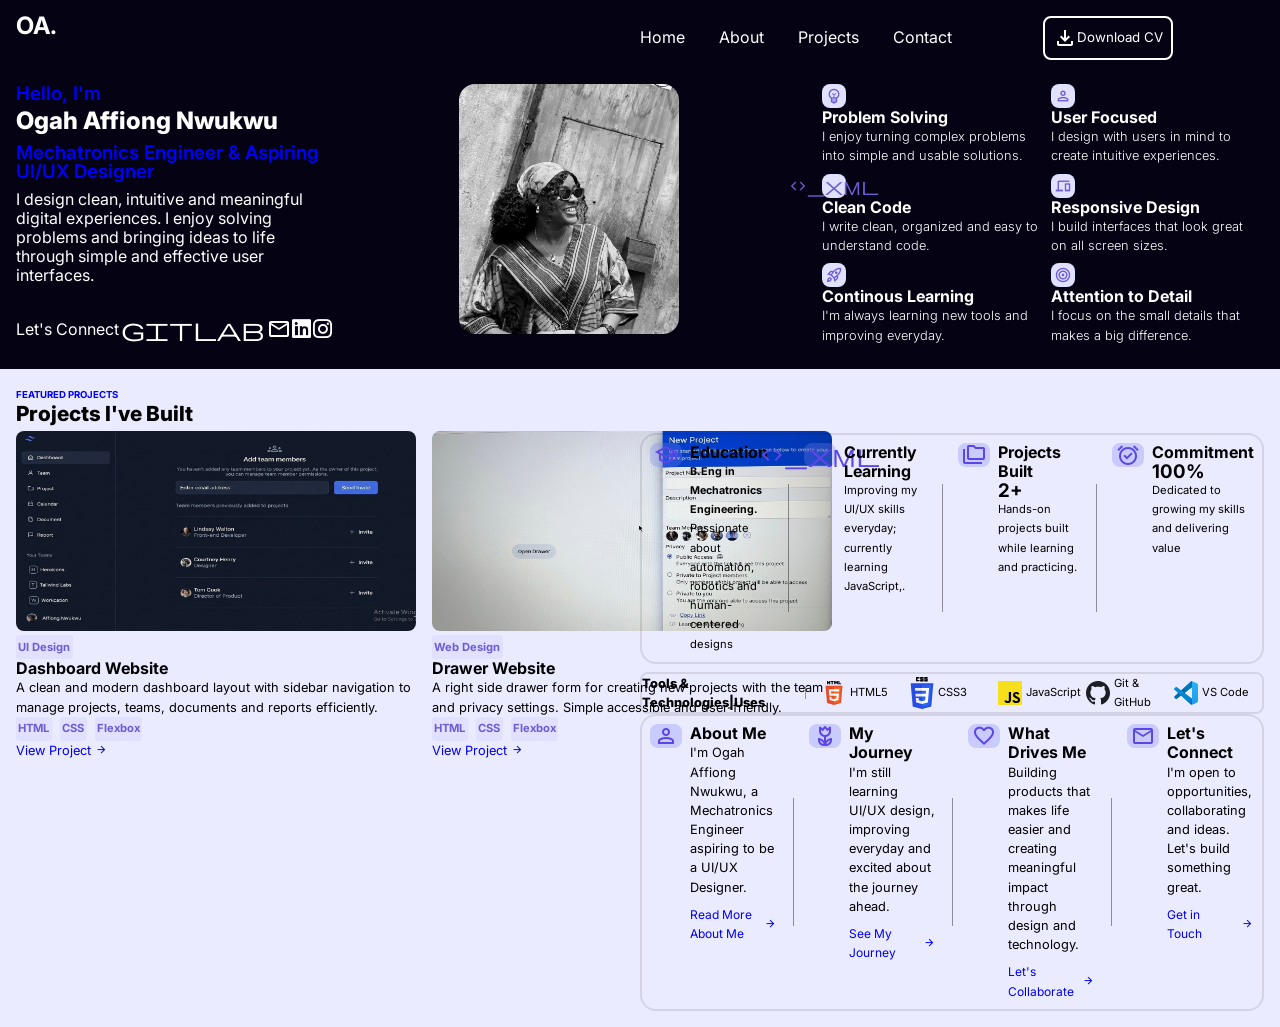
==== index.html @ 77ba7aab "Rename homepage to index.html" ====
<!DOCTYPE html>
<html lang="en">
<head>
    <meta charset="UTF-8">
    <meta name="viewport" content="width=device-width, initial-scale=1.0">
    <title>Ogah Affiong Nwukwu Portfolio</title>
    <link rel="stylesheet" href="portfoliomain.css" >
    <link href="https://fonts.googleapis.com/css2?family=Material+Symbols+Outlined" rel="stylesheet" />
    <link rel="stylesheet" href="https://cdnjs.cloudflare.com/ajax/libs/font-awesome/6.6.0/css/all.min.css" integrity="sha512-Kc323vGBEqzTmouAECnVceyQqyqdsSiqLQISBL29aUW4U/M7pSPA/gEUZQqv1cwx4OnYxTxve5UMg5GT6L4JJg==" crossorigin="anonymous" referrerpolicy="no-referrer" />
</head>
<body>
    
    <section class="main-section">

        <div class="top-section">

            <div class="header-section">

                <div class="header-logo">
                    <h1>OA.</h1>
                </div>

                <div class="header-nav">

                    <div class="nav">
                        <a href="#">Home</a>
                        <a href="#">About</a>
                        <a href="#">Projects</a>
                        <a href="#">Contact</a>
                    </div>

                    <div class="header-button">
                        <button>
                            <span class="material-symbols-outlined">download</span>
                            <p>Download CV</p>
                        </button>
                    </div>
                </div>

            </div>

            <div class="hero-section">

                <!-- bio and image -->
                <div class="bio-hero-section">

                    <!-- bio -->
                    <div class="bio-text-link-section">

                        <!-- bio-text -->
                        <div class="bio-text-section">
                            <h3>Hello, I'm</h3>
                            <h1>Ogah Affiong Nwukwu</h1>
                            <h3>Mechatronics Engineer & Aspiring UI/UX Designer</h3>
                            <p>I design clean, intuitive and meaningful digital experiences. I enjoy solving problems and bringing ideas to life through simple and effective user interfaces.</p>
                        </div>

                        <!-- bio-link -->
                        <div class="bio-link-section">
                            <p>Let's Connect</p>
                            <span class="material-symbols-outlined">gitlab</span>
                            <span class="material-symbols-outlined">mail</span>
                            <i class="fa-brands fa-linkedin"></i>
                            <i class="fa-brands fa-instagram"></i>
                        </div>
                    </div>

                    <!-- image -->
                    <div class="bio-image-section">
                        <img src="imageportfolio/Affy.jpeg" alt="Ogah Affiong Nwukwu">
                    </div>

                </div>

                <!-- skills -->
                <div class="skills-section">

                    <div class="left-skills-section">

                        <div class="icon-text-skills">
                            <div class="icon-skills">
                                <span class="material-symbols-outlined">emoji_objects</span>
                            </div>
                            <div class="text-skills">
                                <h3>Problem Solving</h3>
                                <p>I enjoy turning complex problems into simple and usable solutions.</p>
                            </div>
                        </div>

                        <div class="icon-text-skills">
                            <div class="icon-skills">
                                <span class="material-symbols-outlined">code_xml</span>
                            </div>
                            <div class="text-skills">
                                <h3>Clean Code</h3>
                                <p>I write clean, organized and easy to understand code.</p>
                            </div>
                        </div>

                        <div class="icon-text-skills">
                            <div class="icon-skills">
                                <span class="material-symbols-outlined">rocket_launch</span>
                            </div>
                            <div class="text-skills">
                                <h3>Continous Learning</h3>
                                <p>I'm always learning new tools and improving everyday.</p>
                            </div>
                        </div>

                    </div>

                    <div class="right-skills-section">

                        <div class="icon-text-skills">
                            <div class="icon-skills">
                                <span class="material-symbols-outlined">person</span>
                            </div>
                            <div class="text-skills">
                                <h3>User Focused</h3>
                                <p>I design with users in mind to create intuitive experiences.</p>
                            </div>
                        </div>

                        <div class="icon-text-skills">
                            <div class="icon-skills">
                                <span class="material-symbols-outlined">devices</span>
                            </div>
                            <div class="text-skills">
                                <h3>Responsive Design</h3>
                                <p>I build interfaces that look great on all screen sizes.</p>
                            </div>
                        </div>

                        <div class="icon-text-skills">
                            <div class="icon-skills">
                                <span class="material-symbols-outlined">target</span>
                            </div>
                            <div class="text-skills">
                                <h3>Attention to Detail</h3>
                                <p>I focus on the small details that makes a big difference.</p>
                            </div>
                        </div>
                    </div>
                </div>
            </div>

        </div>

        <!-- remember to put padding of 1rem should apply to below -->
        <div class="bottom-section">

            <!-- projects -->
            <div class="project-section">

                <div class="text-project-section">
                    <h5>FEATURED PROJECTS</h5>
                    <h1>Projects I've Built</h1>
                </div>

                <!-- project images and explanation -->
                <div class="image-project-section">

                    <!-- dashboard project -->
                    <div class="dashboard-project">

                        <div class="project-image">
                            <img src="./imageportfolio/dashboard.jpeg">
                        </div>

                        <div class="project-description">

                            <div class="text-project-description">
                                
                                <div class="column">
                                    <h5>UI Design</h5>
                                    <h1>Dashboard Website</h1>
                                    <p>A clean and modern dashboard layout with sidebar navigation to manage projects, teams, documents and reports efficiently.</p>
                                </div>

                                <div class="row">
                                    <h5>HTML</h5>
                                    <h5>CSS</h5>
                                    <h5>Flexbox</h5>
                                </div>

                            </div>

                            <div class="link-project-description">
                               <a href="#" class="link-project">
                                View Project
                                <span class="material-symbols-outlined">arrow_forward</span>
                               </a>
                            </div>
                        </div>

                    </div>

                    <!-- drawer project -->
                    <div class="drawer-project">

                        <div class="project-image">
                            <img src="./imageportfolio/drawer.jpeg">
                        </div>

                        <div class="project-description">

                            <div class="text-project-description">
                                
                                <div class="column">
                                    <h5>Web Design</h5>
                                    <h1>Drawer Website</h1>
                                    <p>A right side drawer form for creating new projects with the team and privacy settings. Simple accessible and user-friendly.</p>
                                </div>

                                <div class="row">
                                    <h5>HTML</h5>
                                    <h5>CSS</h5>
                                    <h5>Flexbox</h5>
                                </div>

                            </div>

                            <div class="link-project-description">
                               <a href="#" class="link-project">
                                View Project
                                <span class="material-symbols-outlined">arrow_forward</span>
                               </a>
                            </div>
                        </div>
                    </div>

                </div>

            </div>

            <!-- main explanation -->
             <!-- this should be 50% width -->
            <div class="drive-section">

                <!-- top side -->
                <div class="work-drive-section">

                    <div class="work-drive">

                        <div class="work-drive-text-icon">
                            <div class="work-drive-icon">
                                <span class="material-symbols-outlined">school</span>
                            </div>

                            <div class="work-drive-text">
                                <h5>Education</h5>
                                <h6>B.Eng in Mechatronics Engineering.</h6>
                                <p>Passionate about automation, robotics and human-centered designs</p>
                            </div>
                        </div>
                        <div class="divider"></div>

                        <div class="work-drive-text-icon">
                            <div class="work-drive-icon">
                                <span class="material-symbols-outlined">code_xml</span>
                            </div>

                            <div class="work-drive-text">
                                <h5>Currently Learning</h5>
                                <p>Improving my UI/UX skills everyday; currently learning JavaScript,.</p>
                            </div>
                        </div>
                        <div class="divider"></div>

                        <div class="work-drive-text-icon">
                            <div class="work-drive-icon">
                                <span class="material-symbols-outlined">folder_copy</span>
                            </div>

                            <div class="work-drive-text">
                                <h5>Projects Built</h5>
                                <h3>2+</h3>
                                <p>Hands-on projects built while learning and practicing.</p>
                            </div>
                        </div>
                        <div class="divider"></div>

                        <div class="work-drive-text-icon">
                            <div class="work-drive-icon">
                                <span class="material-symbols-outlined">alarm_on</span>
                            </div>

                            <div class="work-drive-text">
                                <h5>Commitment</h5>
                                <h3>100%</h3>
                                <p>Dedicated to growing my skills and delivering value</p>
                            </div>
                        </div>

                    </div>

                    <div class="technologies">

                        <div class="technologies-text">
                            <h4>Tools & Technologies|Uses</h4>
                        </div>
                        <div class="divider-tech"></div>

                        <!-- note to use space around -->
                        <div class="technologies-logo">

                            <div class="app">
                                <img src="./imageportfolio/HTML5.svg" alt="HTML5">
                                <p>HTML5</p>
                            </div>

                            <div class="app">
                                <img src="./imageportfolio/CSS3.svg" alt="CSS3">
                                <p>CSS3</p>
                            </div>

                            <div class="app">
                                <img src="./imageportfolio/JavaScript.svg" alt="JavaScript">
                                <p>JavaScript</p>
                            </div>

                            <div class="app">
                                <img src="./imageportfolio/GitHub.svg" alt="Git">
                                <p>Git & GitHub</p>
                            </div>

                            <div class="app">
                                <img src="./imageportfolio/VS Code.svg" alt="VS Code">
                                <p>VS Code</p>
                            </div>
                        </div>

                    </div>

                </div>

                <!-- bottom side -->
                <div class="me-drive-section">

                    <div class="section-drive">
                        
                        <div class="me-drive-icon">
                            <span class="material-symbols-outlined">person</span>
                        </div>

                        <div class="me-drive-text-link">

                            <div class="me-drive-text">
                                <h5>About Me</h5>
                                <p>I'm Ogah Affiong Nwukwu, a Mechatronics Engineer aspiring to be a UI/UX Designer.</p>
                            </div>

                            <div class="me-drive-link">
                            
                                <a href="#" class="link-project">
                                    Read More About Me
                                    <span class="material-symbols-outlined">arrow_forward</span>
                                </a>
                            
                            </div>

                        </div>

                    </div>
                    <div class="divider"></div>

                    <div class="section-drive">
                        
                        <div class="me-drive-icon">
                            <span class="material-symbols-outlined">deceased</span>
                        </div>

                        <div class="me-drive-text-link">

                            <div class="me-drive-text">
                                <h5>My Journey</h5>
                                <p>I'm still learning UI/UX design, improving everyday and excited about the journey ahead.</p>
                            </div>

                            <div class="me-drive-link">
                            
                                <a href="#" class="link-project">
                                    See My Journey
                                    <span class="material-symbols-outlined">arrow_forward</span>
                                </a>
                            
                            </div>

                        </div>

                    </div>
                    <div class="divider"></div>

                    <div class="section-drive">
                        
                        <div class="me-drive-icon">
                            <span class="material-symbols-outlined">favorite</span>
                        </div>

                        <div class="me-drive-text-link">

                            <div class="me-drive-text">
                                <h5>What Drives Me</h5>
                                <p>Building products that makes life easier and creating meaningful impact through design and technology.</p>
                            </div>

                            <div class="me-drive-link">
                            
                                <a href="#" class="link-project">
                                    Let's Collaborate
                                    <span class="material-symbols-outlined">arrow_forward</span>
                                </a>
                            
                            </div>

                        </div>

                    </div>
                    <div class="divider"></div>

                    <div class="section-drive">
                        
                        <div class="me-drive-icon">
                            <span class="material-symbols-outlined">mail</span>
                        </div>

                        <div class="me-drive-text-link">

                            <div class="me-drive-text">
                                <h5>Let's Connect</h5>
                                <p>I'm open to opportunities, collaborating and ideas. Let's build something great.</p>
                            </div>

                            <div class="me-drive-link">
                            
                                <a href="#" class="link-project">
                                    Get in Touch
                                    <span class="material-symbols-outlined">arrow_forward</span>
                                </a>
                            
                            </div>

                        </div>

                    </div>

                </div>

            </div>
        </div>

    </section>

</body>
</html>
---- portfoliomain.css ----
@import url('https://fonts.googleapis.com/css2?family=Inter:ital,opsz,wght@0,14..32,100..900;1,14..32,100..900&display=swap');

*{
    margin: 0;
    padding: 0;
    box-sizing: border-box;
    font-family: "Inter", sans-serif;
    line-height: 1.2rem;
}


.main-section{
    width: 100%;
    height: 100vh;
}

.top-section{
    width: 100%;
    height: auto;
    display: flex;
    flex-direction: column;
    justify-content: start;
    align-items: start;
    background-color: #050214;
    padding: 1rem;
}

.header-section{
    width: 100%;
    height: auto;
    display: flex;
    flex-direction: row;
    justify-content: space-between;
    align-items: start;
    margin-bottom: 1.5rem;
}

.header-logo{
    width: 100%;
    height: auto;
}

.header-logo h1{
    color: white;
}

.header-nav{
    width: 100%;
    height: auto;
    display: flex;
    flex-direction: row;
    justify-content: space-between;
    align-items: center;
}

.nav{
    width: 100%;
    height: auto;
    display: flex;
    flex: row;
    justify-content: space-between;
    align-items: start;
}

.nav a{
    text-decoration: none;
    color: white;
    font-weight: 400;
}

.header-button{
    width: 100%;
    height: auto;
    display: flex;
    flex-direction: row;
    justify-content: center;
    align-items: start;
}

button{
    background-color: transparent;
    padding: 0.5rem;
    border-radius: 0.5rem;
    display: flex;
    flex-direction: row;
    justify-content: start;
    align-items: center;
    border: 2px solid white;
}

button p{
    color: white;
}

button span{
    color: white;
}

.hero-section{
    width: 100%;
    height: auto;
    display: flex;
    flex-direction: row;
    justify-content: start;
    align-items: start;
}

.bio-hero-section{
    width: 65%;
    height: auto;
    display: flex;
    flex-direction: row;
    justify-content: start;
    align-items: start;
}

.bio-text-link-section{
    width: 40%;
    height: auto;
    display: flex;
    flex-direction: column;
    justify-content: start;
    align-items: start;
}

.bio-text-section{
    width: 100%;
    height: auto;
    margin-bottom: 2rem;
}

.bio-text-section h3{
    font-weight: 600;
    font-size: 150;
    color: blue;
    padding-bottom: 0.5rem;
}

.bio-text-section h1{
    font-weight: 800;
    color: white;
    padding-bottom: 0.8rem;
}

.bio-text-section p{
    color: white;
    font-size: 150;
}

.bio-link-section{
    width: 100%;
    height: auto;
    display: flex;
    flex-direction: row;
    justify-content: space-between;
    align-items: center;
}

.bio-link-section p{
    color: white;
}

.bio-link-section span{
    color: white;
}

.bio-link-section i{
    color: white;
    font-size: 22px;
}


.bio-image-section{
    width: 60%;
    height: auto;
    display: flex;
    flex-direction: column;
    justify-content: center;
    align-items: center;
}

.bio-image-section img{
    width: 220px;
    height: 250px;
    border-radius: 1rem;
}

.skills-section{
    width: 35%;
    height: auto;
    display: flex;
    flex-direction: row;
    justify-content: space-between;
    align-items: start;
    margin-left: 1rem;
    margin-right: 1rem;
}

.left-skills-section{
    width: fit-content;
    height: auto;
    display: flex;
    flex-direction: column;
    justify-content: start;
    align-items: start;
}

.right-skills-section{
    width: fit-content;
    height: auto;
    display: flex;
    flex-direction: column;
    justify-content: start;
    align-items: start;
}

.icon-text-skills{
    width: 100%;
    height: auto;
    display: flex;
    flex-direction: column;
    justify-content: start;
    align-items: start;
    margin-bottom: 0.5rem;
}

/* icons */
.icon-skills{
    width: 1.5rem;
    height: 1.5rem;
    color: rgba(108, 93, 211, 1);
    background-color: rgb(223, 225, 255, 1);
    padding: 0.25rem;
    border-radius: 0.5rem;
    display: flex;
    flex-direction: column;
    justify-content: center;
    align-items: center;
}

.icon-skills span{
    font-size: 1.125rem;
}

.text-skills{
    width: 100%;
    height: auto;
}

.text-skills h3{
    color: white;
    font-size: 1rem;
}

.text-skills p{
    color: white;
    font-weight: 300;
    font-size: 0.8rem;
}

.bottom-section{
    padding: 1rem;
    background-color: rgba(235, 235, 255, 1);
    width: 100%;
    height: auto;
    display: flex;
    flex-direction: row;
    justify-content: start;
    align-items: start;
}

.project-section{
    width: 50%;
    height: auto;
    display: flex;
    flex-direction: column;
    justify-content: start;
    align-items: start;
}

.text-project-section{
    width: 100%;
    height: auto;
    display: flex;
    flex-direction: column;
    justify-content: start;
    align-items: start;
    margin-bottom: 0.5rem;
}

.text-project-section h5{
    color: blue;
    font-size: 0.6rem;
}

.text-project-section h1{
    font-size: 1.3rem;
    font-weight: 800;
}

.image-project-section{
    width: 100%;
    height: auto;
    display: flex;
    flex-direction: row;
    justify-content: space-between;
    align-items: start;
}

.dashboard-project{
    width: 100%;
    height: auto;
    display: flex;
    flex-direction: column;
    justify-content: start;
    align-items: start;
    margin-right: 1rem;
}

.drawer-project{
    width: 100%;
    height: auto;
    display: flex;
    flex-direction: column;
    justify-content: end;
    align-items: start;
    margin-right: 2rem;
}

.project-image{
    width: 100%;
    height: auto;
}

.project-image img{
    width: 400px;
    height: 200px;
    border-radius: 0.5rem;
}

.project-description{
    width: 100%;
    height: auto;
    display: flex;
    flex-direction: column;
    justify-content: start;
    align-items: start;
}

.text-project-description{
    width: 100%;
    height: 100%;
    display: flex;
    flex-direction: column;
    justify-content: start;
    align-items: start;
}

.column{
    width: 100%;
    height: auto;
}

.column h5{
    color: rgba(108, 93, 211, 1);
    background-color: rgb(223, 225, 255, 1);
    padding: 0.15rem;
    width: fit-content;
    font-size: 0.7rem;
    border-radius: 0.2rem;
}

.column h1{
    width: 100%;
    height: auto;
    font-size: 1rem;
}

.column p{
    font-weight: 300;
    font-size: 0.8rem;
    font-weight: 400;
}

.row{
    width: 100%;
    height: auto;
    display: flex;
    flex-direction: row;
    justify-content: start;
    align-items: start;
    gap: 0.5rem;
}

.row h5{
    color: rgba(108, 93, 211, 1);
    background-color: rgb(223, 225, 255, 1);
    padding: 0.15rem;
    width: fit-content;
    font-size: 0.7rem;
    border-radius: 0.2rem;
}

.row h1{
    width: 100%;
    height: auto;
    font-size: 1rem;
}

.row p{
    font-size: 0.8rem;
    font-weight: 400;
}

.link-project-description{
    width: 100%;
    height: auto;
}

.link-project{
    width: 100%;
    height: auto;
    display: flex;
    flex-direction: row;
    justify-content: start;
    align-items: center;
    font-size: 0.8rem;
    font-weight: 400;
    gap: 0.25rem;
    text-decoration: none;
}

.link-project span{
    font-size: 0.8rem;
    font-weight: 400;
}

.drive-section{
    width: 50%;
    height: auto;
    display: flex;
    flex-direction: column;
    justify-content: start;
    align-items: start;
}

.work-drive-section{
    width: 100%;
    height: auto;
    display: flex;
    flex-direction: column;
    justify-content: start;
    align-items: start;
}

/* note for gap */
.work-drive{
    width: 100%;
    height: auto;
    display: flex;
    flex-direction: row;
    justify-content: start;
    align-items: start;
    gap: 0.5rem;
    border: 2px solid rgba(0, 0, 0, 0.1);
    border-radius: 1rem;
    margin-top: 3rem;
}

.work-drive-text-icon{
    width: 100%;
    height: auto;
    display: flex;
    flex-direction: row;
    justify-content: start;
    align-items: start;
    gap: 0.5rem;
    padding: 0.5rem;
}

.work-drive-icon{
    width: 2rem;
    height: 1.5rem;
    color: rgb(92, 71, 230);
    background-color: rgba(120, 128, 241, 0.3);
    padding: 0.25rem;
    border-radius: 0.5rem;
    display: flex;
    flex-direction: column;
    justify-content: center;
    align-items: center;
}

.work-drive-icon span{
    font-size: 1.5rem;
}

.work-drive-text{
    width: 100%;
    height: auto;
}

.work-drive-text h5{
    font-size: 1rem;
}

.work-drive-text p{
    font-weight: 400;
    font-size: 0.7rem;
}

.divider{
    width: 0.0625rem;
    height: 8rem;
    background-color: rgba(0, 0, 0, 0.4);
    align-self: center;
}

.technologies{
    width: 100%;
    height: auto;
    display: flex;
    flex-direction: row;
    justify-content: start;
    align-items: center;
    gap: 1rem;
    border: 2px solid rgba(0, 0, 0, 0.1);
    border-radius: 0.5rem;
    margin-top: 0.5rem;
}

.divider-tech{
    width: 0.0625rem;
    height: 0.7rem;
    background-color: rgba(0, 0, 0, 0.4);
    align-self: center;
}

.technologies-text{
    width: 25%;
    height: auto;
    display: flex;
    flex-direction: row;
    justify-content: center;
    align-items: center;
}

.technologies-text h4{
    font-size: 0.8rem;
    font-weight: 800;
}

.technologies-logo{
    width: 75%;
    height: auto;
    display: flex;
    flex-direction: row;
    justify-content: space-between;
    align-items: center;
}

.app{
    width: 100%;
    height: auto;
    display: flex;
    flex-direction: row;
    justify-content: start;
    align-items: center;
    gap: 0.25rem;
}

.app img{
    width: 24px;
    height: 32px;
}

.app p{
    font-weight: 400;
    font-size: 0.7rem;
}

.me-drive-section{
    width: 100%;
    height: auto;
    display: flex;
    flex-direction: row;
    justify-content: start;
    align-items: start;
    gap: 0.5rem;
    border: 2px solid rgba(0, 0, 0, 0.1);
    border-radius: 1rem;
}

.section-drive{
    width: 100%;
    height: auto;
    display: flex;
    flex-direction: row;
    justify-content: start;
    align-items: start;
    gap: 0.5rem;
    padding: 0.5rem;
}

.me-drive-icon{
    width: 2rem;
    height: 1.5rem;
    color: rgb(92, 71, 230);
    background-color: rgba(120, 128, 241, 0.3);
    padding: 0.25rem;
    border-radius: 0.5rem;
    display: flex;
    flex-direction: column;
    justify-content: center;
    align-items: center;
}

.me-drive-icon span{
    font-size: 1.5rem;
}

.me-drive-text-link{
    width: 100%;
    height: auto;
    display: flex;
    flex-direction: column;
    justify-content: start;
    align-items: start;
}

.me-drive-text{
    width: 100%;
    height: auto;
}

.me-drive-text h5{
    font-size: 1rem;
}

.me-drive-text p{
    font-weight: 400;
    font-size: 0.8rem;
}

.me-drive-link{
    width: 100%;
    height: auto;
    display: flex;
    flex-direction: row;
    justify-content: start;
    align-items: end;
    margin-top: 0.5rem;
}

.me-drive-link a{
    font-size: 0.75rem;
}
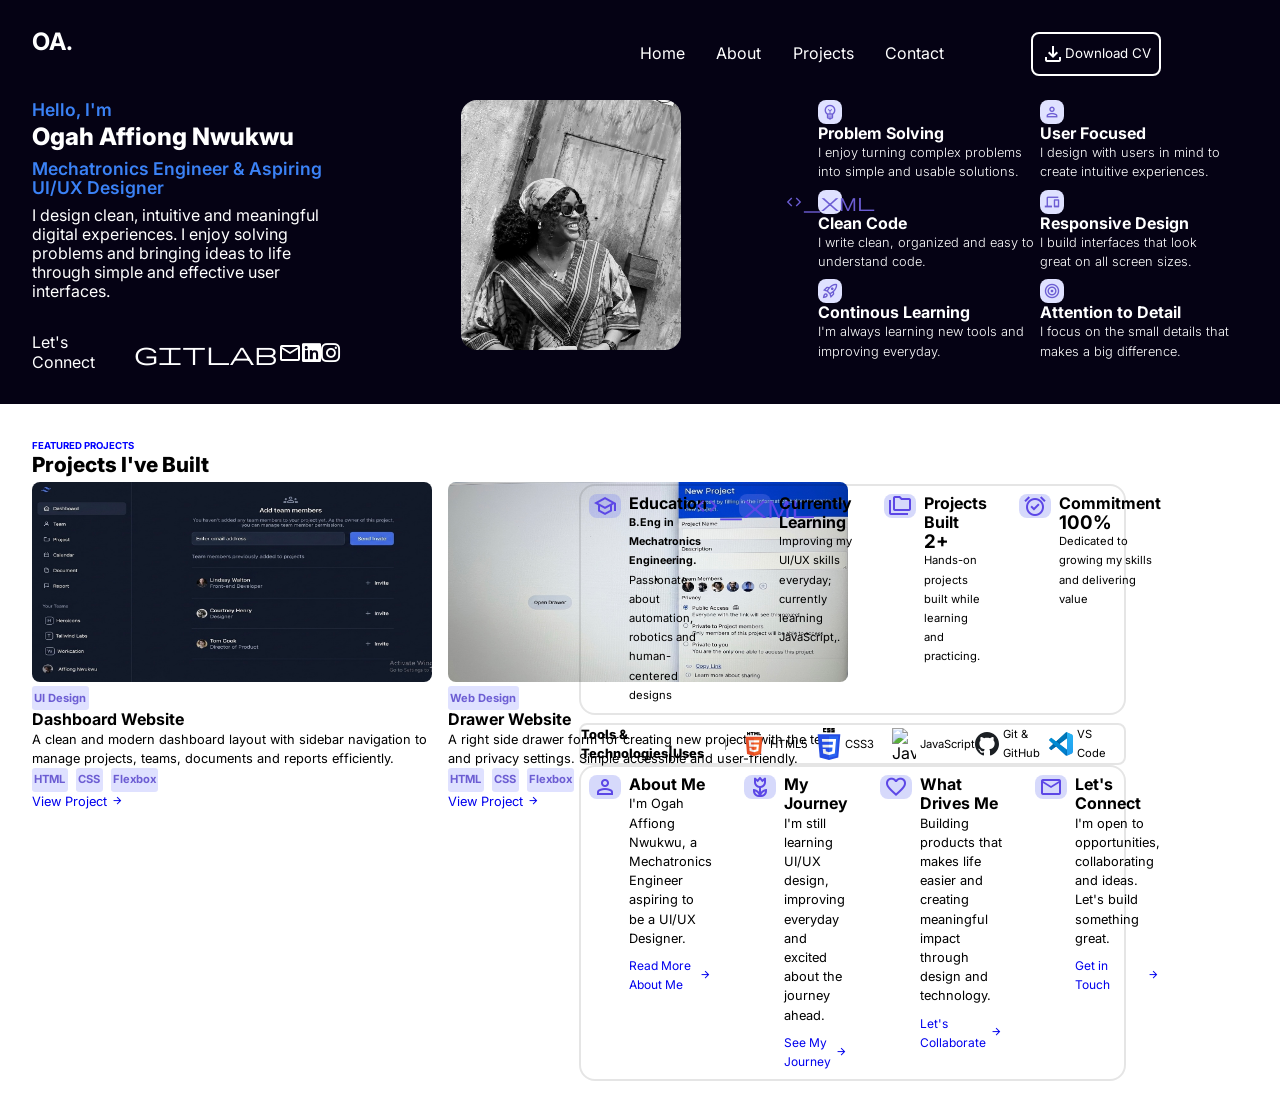
==== commit decfca23: "fix resolved" ====
--- a/index.html
+++ b/index.html
@@ -315,7 +315,7 @@
                             </div>
 
                             <div class="app">
-                                <img src="./imageportfolio/JavaScript.svg" alt="JavaScript">
+                                <img src="./imageportfolio/javascript.svg" alt="JavaScript">
                                 <p>JavaScript</p>
                             </div>
 
@@ -325,7 +325,7 @@
                             </div>
 
                             <div class="app">
-                                <img src="./imageportfolio/VS Code.svg" alt="VS Code">
+                                <img src="./imageportfolio/vscode.svg" alt="vscode">
                                 <p>VS Code</p>
                             </div>
                         </div>
--- a/portfoliomain.css
+++ b/portfoliomain.css
@@ -8,10 +8,10 @@
     line-height: 1.2rem;
 }
 
-
+/* Desktop View */
 .main-section{
     width: 100%;
-    height: 100vh;
+    height: auto;
 }
 
 .top-section{
@@ -22,7 +22,7 @@
     justify-content: start;
     align-items: start;
     background-color: #050214;
-    padding: 1rem;
+    padding: 2rem;
 }
 
 .header-section{
@@ -57,7 +57,7 @@
     width: 100%;
     height: auto;
     display: flex;
-    flex: row;
+    flex-direction: row;
     justify-content: space-between;
     align-items: start;
 }
@@ -86,6 +86,7 @@
     justify-content: start;
     align-items: center;
     border: 2px solid white;
+    cursor: pointer;
 }
 
 button p{
@@ -131,8 +132,8 @@
 
 .bio-text-section h3{
     font-weight: 600;
-    font-size: 150;
-    color: blue;
+    font-size: 1.1rem;
+    color: #3b82f6;
     padding-bottom: 0.5rem;
 }
 
@@ -144,7 +145,7 @@
 
 .bio-text-section p{
     color: white;
-    font-size: 150;
+    font-size: 1rem;
 }
 
 .bio-link-section{
@@ -259,8 +260,8 @@
 }
 
 .bottom-section{
-    padding: 1rem;
-    background-color: rgba(235, 235, 255, 1);
+    padding: 2rem;
+    background-color: white;
     width: 100%;
     height: auto;
     display: flex;
@@ -270,7 +271,7 @@
 }
 
 .project-section{
-    width: 50%;
+    width: 45%;
     height: auto;
     display: flex;
     flex-direction: column;
@@ -436,7 +437,7 @@
 }
 
 .drive-section{
-    width: 50%;
+    width: 45%;
     height: auto;
     display: flex;
     flex-direction: column;
@@ -654,4 +655,175 @@
 
 .me-drive-link a{
     font-size: 0.75rem;
+}
+
+/* Tablet View(480px-1140px) */
+
+@media (max-width: 1140px) {
+    .top-section {
+        padding: 2rem 2rem;
+    }
+
+    .header-section {
+        align-items: center;
+    }
+
+    .bio-hero-section {
+        width: 60%;
+        gap: 1rem;
+    }
+
+    .bio-text-link-section {
+        width: 50%;
+    }
+
+    .bio-image-section {
+        width: 50%;
+    }
+
+    .bio-image-section img {
+        width: 100%;
+        height: auto;
+    }
+
+    .skills-section {
+        width: 40%;
+    }
+
+    .bottom-section {
+        padding: 2rem 2rem;
+    }
+
+    .project-image img {
+        width: 100%;
+        height: auto;
+    }
+
+    .technologies-logo {
+        flex-wrap: wrap;
+        gap: 0.5rem;
+    }
+}
+
+/* Mobile view(0-480px) */
+
+@media (max-width: 480px) {
+    .top-section {
+        padding: 1.5rem 1rem;
+    }
+
+    .header-section {
+        flex-direction: column;
+        gap: 1rem;
+        margin-bottom: 2.5rem;
+    }
+
+    .header-logo {
+        text-align: center;
+    }
+
+    .header-nav {
+        justify-content: center;
+    }
+
+    .nav {
+        gap: 1rem;
+    }
+
+    .hero-section {
+        flex-direction: column;
+        gap: 2.5rem;
+    }
+
+    .bio-hero-section {
+        width: 100%;
+        flex-direction: column;
+        gap: 2rem;
+    }
+
+    .bio-text-link-section {
+        width: 100%;
+    }
+
+    .bio-image-section {
+        width: 100%;
+    }
+
+    .bio-image-section img {
+        width: 100%;
+        max-width: 260px;
+        height: auto;
+    }
+
+    .skills-section {
+        width: 100%;
+        margin-left: 0;
+        margin-right: 0;
+    }
+
+    .left-skills-section, .right-skills-section {
+        width: 50%;
+    }
+
+    .bottom-section {
+        padding: 2rem 1rem;
+        flex-direction: column;
+        gap: 3rem;
+    }
+
+    .project-section, .drive-section {
+        width: 100%;
+    }
+
+    .image-project-section {
+        flex-direction: column;
+        gap: 2rem;
+    }
+
+    .dashboard-project, .drawer-project {
+        margin-right: 0;
+    }
+
+    .work-drive, .me-drive-section {
+        flex-direction: column;
+        margin-top: 1.5rem;
+    }
+
+    .work-drive-text-icon, .section-drive {
+        width: 100%;
+        padding: 1rem;
+    }
+
+    .divider {
+        width: 100%;
+        height: 0.0625rem;
+        margin: 0.5rem 0;
+        background-color: rgba(0, 0, 0, 0.08);
+    }
+
+    .technologies {
+        flex-direction: column;
+        align-items: start;
+        padding: 1rem;
+    }
+
+    .technologies-text {
+        width: 100%;
+        justify-content: start;
+        margin-bottom: 0.25rem;
+    }
+
+    .divider-tech {
+        display: none;
+    }
+
+    .technologies-logo {
+        width: 100%;
+        justify-content: start;
+        gap: 1rem;
+    }
+
+    .app {
+        width: auto;
+    }
 }
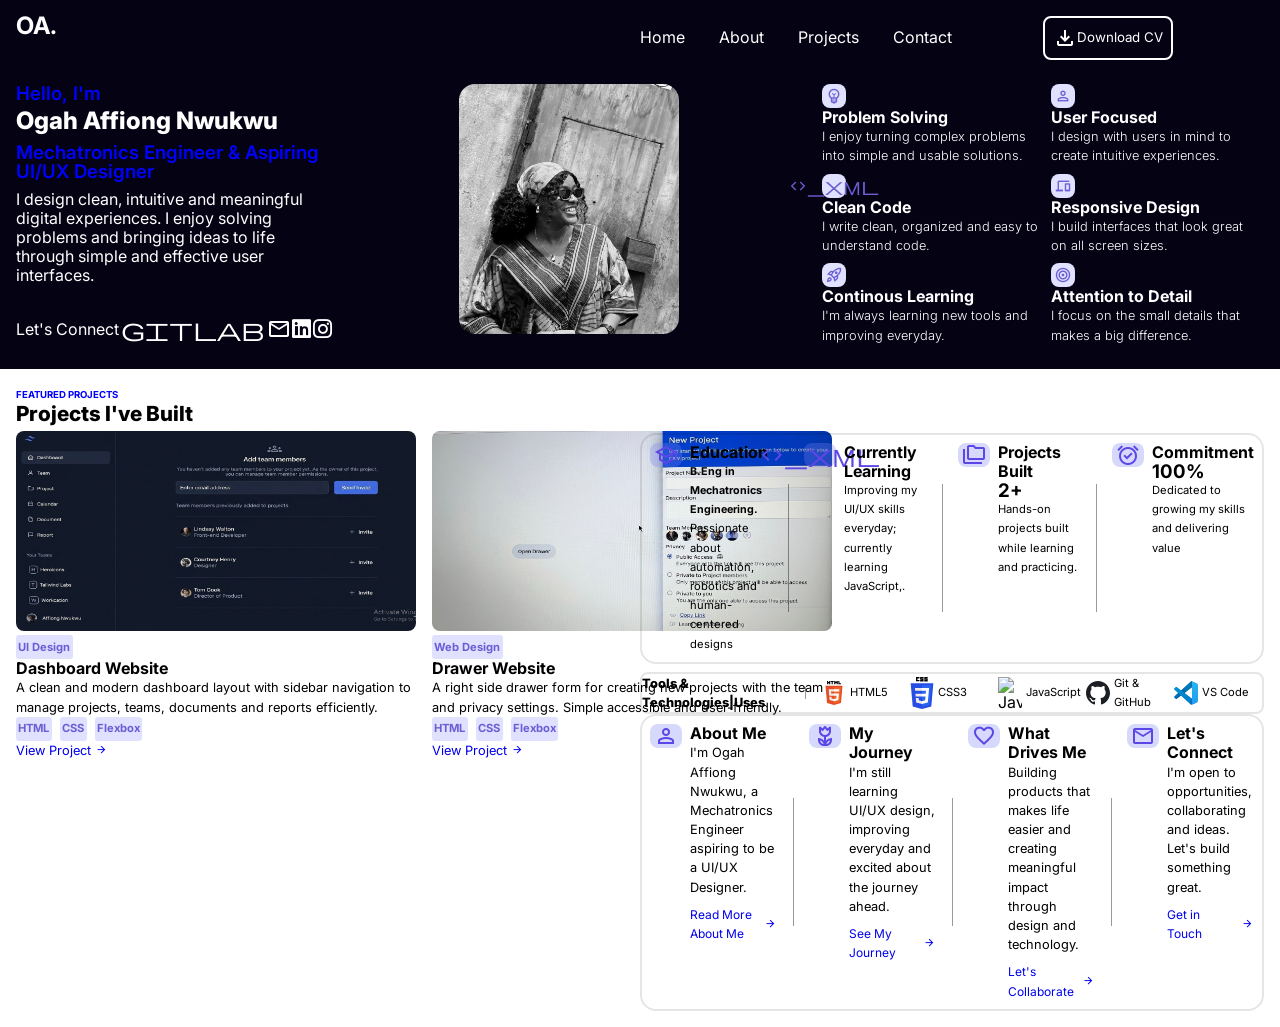
==== commit c9d46278: "html repair" ====
--- a/index.html
+++ b/index.html
@@ -305,7 +305,7 @@
                         <div class="technologies-logo">
 
                             <div class="app">
-                                <img src="./imageportfolio/HTML5.svg" alt="HTML5">
+                                <img src="./imageportfolio/html.svg" alt="HTML5">
                                 <p>HTML5</p>
                             </div>
 
--- a/portfoliomain.css
+++ b/portfoliomain.css
@@ -8,7 +8,7 @@
     line-height: 1.2rem;
 }
 
-/* Desktop View */
+
 .main-section{
     width: 100%;
     height: auto;
@@ -22,7 +22,7 @@
     justify-content: start;
     align-items: start;
     background-color: #050214;
-    padding: 2rem;
+    padding: 1rem;
 }
 
 .header-section{
@@ -132,8 +132,8 @@
 
 .bio-text-section h3{
     font-weight: 600;
-    font-size: 1.1rem;
-    color: #3b82f6;
+    font-size: 150;
+    color: blue;
     padding-bottom: 0.5rem;
 }
 
@@ -145,7 +145,7 @@
 
 .bio-text-section p{
     color: white;
-    font-size: 1rem;
+    font-size: 150;
 }
 
 .bio-link-section{
@@ -260,7 +260,7 @@
 }
 
 .bottom-section{
-    padding: 2rem;
+    padding: 1rem;
     background-color: white;
     width: 100%;
     height: auto;
@@ -271,7 +271,7 @@
 }
 
 .project-section{
-    width: 45%;
+    width: 50%;
     height: auto;
     display: flex;
     flex-direction: column;
@@ -437,7 +437,7 @@
 }
 
 .drive-section{
-    width: 45%;
+    width: 50%;
     height: auto;
     display: flex;
     flex-direction: column;
@@ -657,8 +657,8 @@
     font-size: 0.75rem;
 }
 
-/* Tablet View(480px-1140px) */
-
+
+/* Tablet View */
 @media (max-width: 1140px) {
     .top-section {
         padding: 2rem 2rem;
@@ -706,7 +706,6 @@
 }
 
 /* Mobile view(0-480px) */
-
 @media (max-width: 480px) {
     .top-section {
         padding: 1.5rem 1rem;
